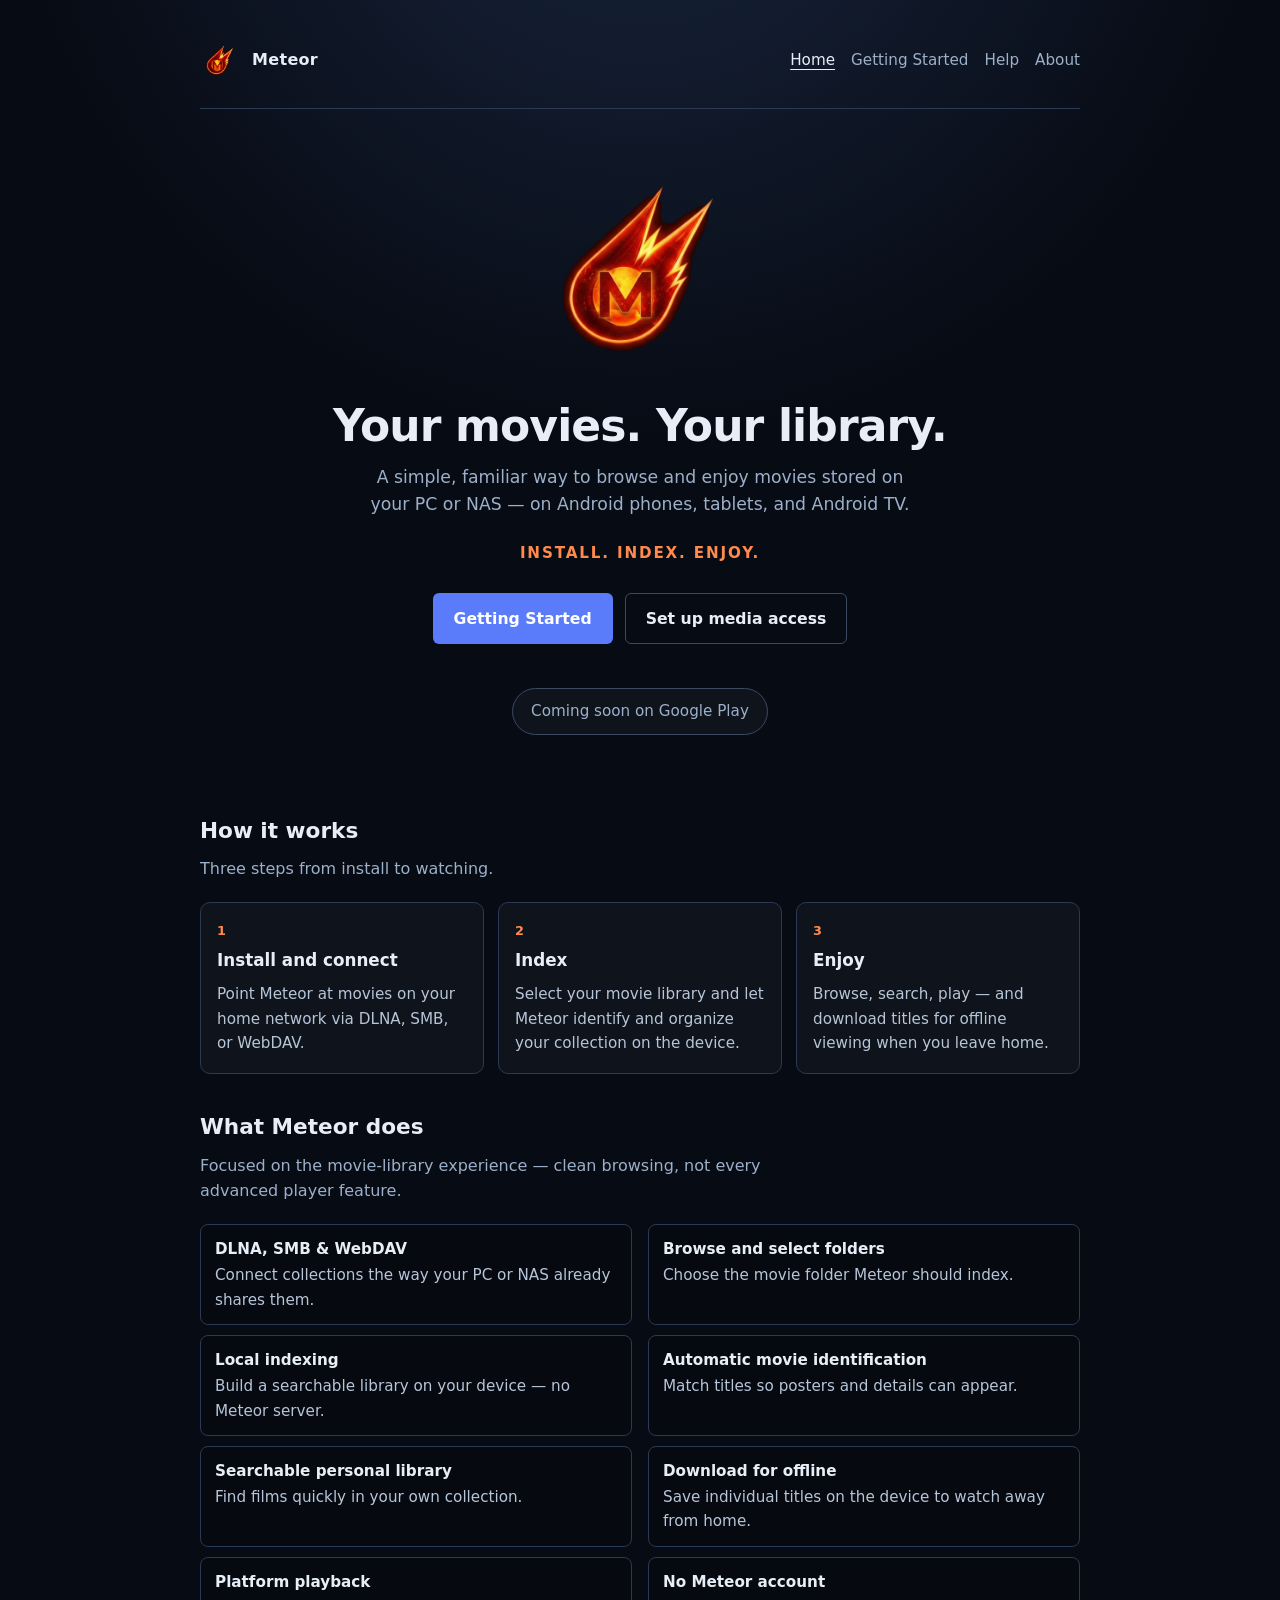
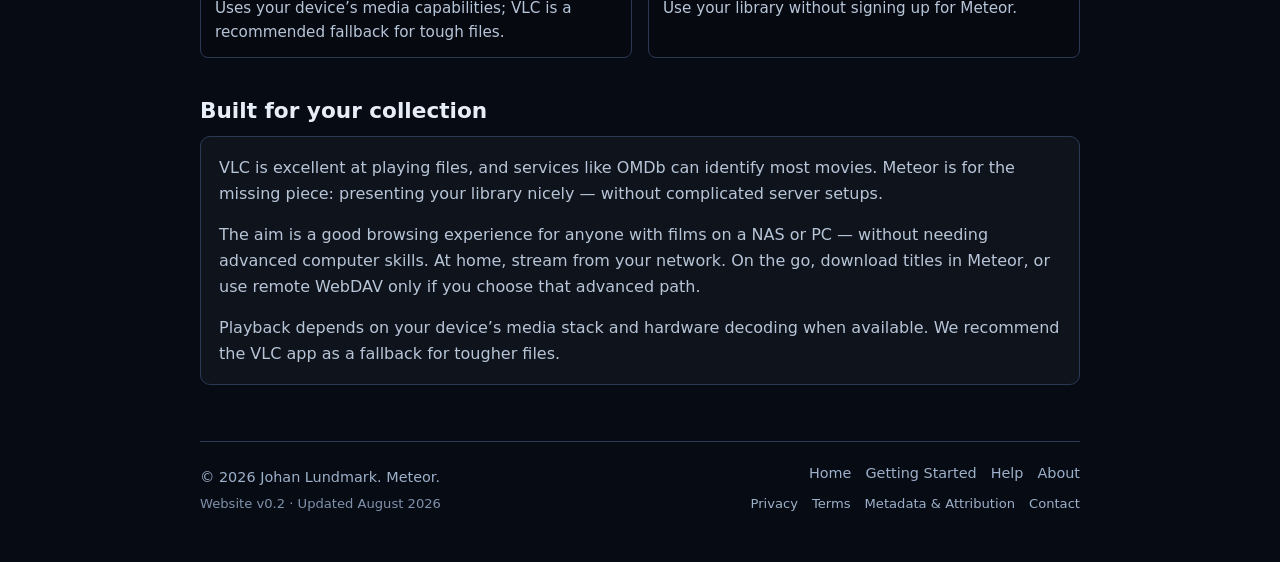
==== index.html @ 2cf50e15 "Remove duplicate How-to from primary nav and footer. Howto pages stay reachable via Getting Started " ====
<!DOCTYPE html>
<html lang="en">
<head>
  <meta charset="UTF-8">
  <meta name="viewport" content="width=device-width, initial-scale=1.0">
  <meta name="robots" content="noindex, nofollow">
  <title>Meteor — Your movies. Your library.</title>
  <meta name="description" content="Meteor is a simple way to browse and enjoy movies on your PC or NAS. Connect via DLNA, SMB, or WebDAV, index on your device, and play on Android phones, tablets, and Android TV.">
  <link rel="canonical" href="https://meteor.jlundmark.org/">
  <meta property="og:type" content="website">
  <meta property="og:site_name" content="Meteor">
  <meta property="og:url" content="https://meteor.jlundmark.org/">
  <meta property="og:title" content="Meteor">
  <meta property="og:description" content="Your movies. Your library.">
  <meta property="og:image" content="https://meteor.jlundmark.org/assets/og-share.png">
  <meta property="og:image:alt" content="Meteor — Your movies. Your library.">
  <meta name="twitter:card" content="summary_large_image">
  <meta name="twitter:title" content="Meteor">
  <meta name="twitter:description" content="Your movies. Your library.">
  <meta name="twitter:image" content="https://meteor.jlundmark.org/assets/og-share.png">
  <link rel="icon" href="/favicon.ico" sizes="any">
  <link rel="icon" href="/favicon.svg" type="image/svg+xml">
  <link rel="apple-touch-icon" href="/apple-touch-icon.png">
  <link rel="stylesheet" href="/assets/site.css">
</head>
<body>
  <div class="wrap">
    <header class="site-header">
      <a class="brand" href="/">
        <img class="brand-mark" src="/assets/logo.png" alt="" width="40" height="40">
        <span class="brand-name">Meteor</span>
      </a>
      <nav class="site-nav" aria-label="Site">
        <a href="/" aria-current="page">Home</a>
        <a href="/getting-started/">Getting Started</a>
        <a href="/help/">Help</a>
        <a href="/about/">About</a>
      </nav>
    </header>

    <main>
      <section class="hero" aria-labelledby="hero-title">
        <img class="hero-logo" src="/assets/logo.png" alt="Meteor" width="220" height="220">
        <h1 id="hero-title">Your movies. Your library.</h1>
        <p class="lede">
          A simple, familiar way to browse and enjoy movies stored on your PC or NAS —
          on Android phones, tablets, and Android TV.
        </p>
        <p class="tagline">Install. Index. Enjoy.</p>
        <div class="cta-row">
          <a class="btn btn-primary" href="/getting-started/">Getting Started</a>
          <a class="btn btn-secondary" href="/howto/">Set up media access</a>
        </div>
        <div class="play-badge-slot">
          <!-- Google Play badge — replace when listing is live (see assets/site.config.js) -->
          <p class="coming-soon">Coming soon on Google Play</p>
        </div>
      </section>

      <section class="section" id="how-it-works" aria-labelledby="how-title">
        <h2 id="how-title">How it works</h2>
        <p class="intro">Three steps from install to watching.</p>
        <ol class="steps">
          <li class="step">
            <span class="n">1</span>
            <h3>Install and connect</h3>
            <p>Point Meteor at movies on your home network via DLNA, SMB, or WebDAV.</p>
          </li>
          <li class="step">
            <span class="n">2</span>
            <h3>Index</h3>
            <p>Select your movie library and let Meteor identify and organize your collection on the device.</p>
          </li>
          <li class="step">
            <span class="n">3</span>
            <h3>Enjoy</h3>
            <p>Browse, search, play — and download titles for offline viewing when you leave home.</p>
          </li>
        </ol>
      </section>

      <section class="section" aria-labelledby="features-title">
        <h2 id="features-title">What Meteor does</h2>
        <p class="intro">Focused on the movie-library experience — clean browsing, not every advanced player feature.</p>
        <ul class="feature-grid">
          <li><strong>DLNA, SMB &amp; WebDAV</strong> Connect collections the way your PC or NAS already shares them.</li>
          <li><strong>Browse and select folders</strong> Choose the movie folder Meteor should index.</li>
          <li><strong>Local indexing</strong> Build a searchable library on your device — no Meteor server.</li>
          <li><strong>Automatic movie identification</strong> Match titles so posters and details can appear.</li>
          <li><strong>Searchable personal library</strong> Find films quickly in your own collection.</li>
          <li><strong>Download for offline</strong> Save individual titles on the device to watch away from home.</li>
          <li><strong>Platform playback</strong> Uses your device’s media capabilities; VLC is a recommended fallback for tough files.</li>
          <li><strong>No Meteor account</strong> Use your library without signing up for Meteor.</li>
        </ul>
      </section>

      <section class="section" aria-labelledby="product-title">
        <h2 id="product-title">Built for your collection</h2>
        <div class="panel">
          <p>
            VLC is excellent at playing files, and services like OMDb can identify most
            movies. Meteor is for the missing piece: presenting your library nicely —
            without complicated server setups.
          </p>
          <p>
            The aim is a good browsing experience for anyone with films on a NAS or PC —
            without needing advanced computer skills. At home, stream from your network.
            On the go, download titles in Meteor, or use remote WebDAV only if you choose
            that advanced path.
          </p>
          <p>
            Playback depends on your device’s media stack and hardware decoding when available.
            We recommend the VLC app as a fallback for tougher files.
          </p>
        </div>
      </section>
    </main>

    <footer class="site-footer">
      <div class="footer-brand">
        <span>&copy; 2026 Johan Lundmark. Meteor.</span>
        <span class="site-version">Website v0.2 · Updated August 2026</span>
      </div>
      <div class="footer-navs">
        <nav class="footer-nav-primary" aria-label="Footer">
          <a href="/">Home</a>
          <a href="/getting-started/">Getting Started</a>
          <a href="/help/">Help</a>
          <a href="/about/">About</a>
        </nav>
        <nav class="footer-nav-legal" aria-label="Legal">
          <a href="/privacy/">Privacy</a>
          <a href="/terms/">Terms</a>
          <a href="/metadata/">Metadata &amp; Attribution</a>
          <a href="/contact/">Contact</a>
        </nav>
      </div>
    </footer>
  </div>
</body>
</html>
---- assets/site.css ----
:root {
  color-scheme: dark;

  --bg: #070b14;
  --bg-elevated: #121a2b;
  --panel: #1a2740;
  --text: #e8eef7;
  --muted: #9db0c9;
  --body: #b7c5d8;
  --accent: #5b7cfa;
  --accent-dim: #3d5bd4;
  --ember: #ff8a4c;
  --border: #3a4a63;
  --border-soft: #2a3a55;
  --warn-bg: rgba(255, 179, 71, 0.1);
  --warn-border: #ffb347;
}

* {
  box-sizing: border-box;
}

html {
  scroll-behavior: smooth;
}

body {
  margin: 0;
  min-height: 100vh;
  font-family: system-ui, -apple-system, "Segoe UI", Roboto, Ubuntu, Cantarell, "Noto Sans", sans-serif;
  background: radial-gradient(ellipse 90% 55% at 50% -10%, #1a2740 0%, var(--bg) 55%);
  color: var(--text);
  line-height: 1.6;
}

a {
  color: var(--accent);
  text-decoration: none;
}

a:hover,
a:focus-visible {
  text-decoration: underline;
}

a:focus-visible {
  outline: 2px solid var(--accent);
  outline-offset: 2px;
}

.wrap {
  max-width: 920px;
  margin: 0 auto;
  padding: 24px 20px 48px;
}

.site-header {
  display: flex;
  justify-content: space-between;
  align-items: center;
  gap: 16px;
  padding: 16px 0 28px;
  border-bottom: 1px solid var(--border-soft);
}

.brand {
  display: flex;
  align-items: center;
  gap: 12px;
  color: var(--text);
  text-decoration: none;
}

.brand:hover {
  text-decoration: none;
}

.brand-mark {
  width: 40px;
  height: 40px;
  object-fit: contain;
}

.brand-name {
  font-weight: 700;
  letter-spacing: 0.02em;
}

.site-nav {
  display: flex;
  flex-wrap: wrap;
  gap: 16px;
  font-size: 0.95rem;
}

.site-nav a {
  color: var(--muted);
}

.site-nav a:hover,
.site-nav a[aria-current="page"] {
  color: var(--text);
}

.site-nav a[aria-current="page"] {
  text-decoration: underline;
  text-underline-offset: 4px;
}

/* —— Home / hero —— */

.hero {
  display: flex;
  flex-direction: column;
  align-items: center;
  text-align: center;
  padding: 48px 12px 36px;
}

.hero-logo {
  width: min(220px, 56vw);
  height: auto;
  margin-bottom: 24px;
}

.hero-logo--sm {
  width: min(160px, 40vw);
}

.hero h1 {
  margin: 0 0 12px;
  font-size: clamp(1.85rem, 4.5vw, 2.75rem);
  font-weight: 700;
  letter-spacing: -0.02em;
  line-height: 1.15;
}

.hero .lede {
  margin: 0;
  max-width: 560px;
  color: var(--muted);
  font-size: 1.08rem;
}

.tagline {
  margin: 22px 0 0;
  font-size: 0.95rem;
  letter-spacing: 0.12em;
  text-transform: uppercase;
  color: var(--ember);
  font-weight: 600;
}

.cta-row {
  display: flex;
  flex-wrap: wrap;
  gap: 12px;
  justify-content: center;
  margin-top: 28px;
}

.btn {
  display: inline-flex;
  align-items: center;
  justify-content: center;
  gap: 8px;
  padding: 12px 20px;
  border-radius: 6px;
  font-weight: 600;
  font-size: 0.98rem;
  text-decoration: none;
  border: 1px solid transparent;
  cursor: pointer;
}

.btn:hover {
  text-decoration: none;
}

.btn-primary {
  background: var(--accent);
  color: #fff;
}

.btn-primary:hover {
  background: var(--accent-dim);
}

.btn-secondary {
  background: transparent;
  color: var(--text);
  border-color: var(--border);
}

.btn-secondary:hover {
  border-color: var(--muted);
  background: rgba(255, 255, 255, 0.03);
}

.coming-soon {
  margin-top: 20px;
  padding: 10px 18px;
  border: 1px solid var(--border);
  border-radius: 999px;
  color: var(--muted);
  font-size: 0.95rem;
  background: rgba(255, 255, 255, 0.03);
}

.play-badge-slot {
  margin-top: 24px;
  min-height: 48px;
  display: flex;
  align-items: center;
  justify-content: center;
}

.section {
  padding: 28px 0 8px;
}

.section h2 {
  margin: 0 0 8px;
  font-size: 1.35rem;
}

.section > .intro {
  margin: 0 0 20px;
  color: var(--muted);
  max-width: 640px;
}

.steps {
  display: grid;
  grid-template-columns: repeat(3, 1fr);
  gap: 14px;
  margin: 0;
  padding: 0;
  list-style: none;
}

.step {
  padding: 18px 16px;
  border: 1px solid var(--border-soft);
  border-radius: 10px;
  background: rgba(255, 255, 255, 0.03);
}

.step .n {
  display: block;
  font-size: 0.8rem;
  letter-spacing: 0.08em;
  text-transform: uppercase;
  color: var(--ember);
  font-weight: 600;
  margin-bottom: 6px;
}

.step h3 {
  margin: 0 0 8px;
  font-size: 1.05rem;
}

.step p {
  margin: 0;
  color: var(--body);
  font-size: 0.95rem;
}

.feature-grid {
  display: grid;
  grid-template-columns: repeat(2, 1fr);
  gap: 10px 16px;
  margin: 0;
  padding: 0;
  list-style: none;
}

.feature-grid li {
  padding: 12px 14px;
  border: 1px solid var(--border-soft);
  border-radius: 8px;
  background: rgba(0, 0, 0, 0.2);
  color: var(--body);
  font-size: 0.95rem;
}

.feature-grid li strong {
  display: block;
  color: var(--text);
  margin-bottom: 2px;
}

.panel {
  padding: 18px;
  border: 1px solid var(--border-soft);
  border-radius: 10px;
  background: rgba(255, 255, 255, 0.03);
  color: var(--body);
}

.panel p:first-child {
  margin-top: 0;
}

.panel p:last-child {
  margin-bottom: 0;
}

.screenshot-slot {
  margin: 18px 0 8px;
  padding: 28px 16px;
  border: 1px dashed var(--border);
  border-radius: 14px;
  background: rgba(0, 0, 0, 0.25);
  text-align: center;
  color: var(--muted);
  font-size: 0.9rem;
}

.screenshot-slot--logo {
  margin-top: 0;
  padding: 16px;
}

.screenshot-slot strong {
  display: block;
  color: var(--text);
  margin-bottom: 4px;
}

/* —— Doc pages —— */

.doc {
  padding: 8px 0 24px;
}

.doc h1 {
  margin: 0 0 8px;
  font-size: clamp(1.8rem, 4vw, 2.4rem);
}

.doc .updated {
  color: var(--muted);
  font-size: 0.9rem;
  margin-bottom: 28px;
}

.doc h2 {
  margin: 28px 0 10px;
  font-size: 1.15rem;
}

.doc h3 {
  margin: 20px 0 8px;
  font-size: 1.02rem;
}

.doc p,
.doc li {
  color: var(--body);
}

.doc ul,
.doc ol {
  padding-left: 1.2rem;
}

.doc .tagline {
  text-align: left;
  margin: 20px 0;
}

.doc-closing {
  margin-top: 28px;
}

.doc code {
  font-size: 0.92em;
  padding: 0.1em 0.35em;
  border-radius: 4px;
  background: rgba(255, 255, 255, 0.06);
}

.toc {
  margin: 0 0 28px;
  padding: 16px 18px;
  border: 1px solid var(--border-soft);
  border-radius: 12px;
  background: rgba(255, 255, 255, 0.03);
}

.toc h2 {
  margin: 0 0 10px;
  font-size: 1rem;
}

.toc ol {
  margin: 0;
  padding-left: 1.2rem;
  color: var(--body);
}

.toc li {
  margin: 4px 0;
}

.note {
  margin: 16px 0;
  padding: 12px 14px;
  border-left: 3px solid var(--accent);
  background: rgba(91, 124, 250, 0.08);
  color: var(--body);
  border-radius: 0 8px 8px 0;
}

.draft-banner {
  margin: 0 0 24px;
  padding: 12px 14px;
  border: 1px solid var(--warn-border);
  border-left-width: 4px;
  background: var(--warn-bg);
  color: var(--text);
  border-radius: 0 8px 8px 0;
  font-size: 0.95rem;
}

.draft-banner strong {
  color: var(--warn-border);
}

.todo {
  margin: 12px 0;
  padding: 10px 12px;
  border: 1px dashed var(--warn-border);
  border-radius: 8px;
  background: var(--warn-bg);
  color: var(--body);
  font-size: 0.92rem;
}

.todo::before {
  content: "TODO — ";
  font-weight: 700;
  color: var(--warn-border);
}

.callout {
  margin: 20px 0;
  padding: 16px 18px;
  border: 1px solid var(--border);
  border-radius: 10px;
  background: var(--panel);
}

.callout h2,
.callout h3 {
  margin-top: 0;
}

.faq details {
  margin: 0 0 10px;
  padding: 12px 14px;
  border: 1px solid var(--border-soft);
  border-radius: 8px;
  background: rgba(255, 255, 255, 0.02);
}

.faq summary {
  cursor: pointer;
  font-weight: 600;
  color: var(--text);
  list-style: none;
}

.faq summary::-webkit-details-marker {
  display: none;
}

.faq summary::before {
  content: "+ ";
  color: var(--accent);
  font-weight: 700;
}

.faq details[open] summary::before {
  content: "− ";
}

.faq details p {
  margin: 10px 0 0;
  color: var(--body);
}

.faq details ul {
  margin: 8px 0 0;
}

.provider-card {
  margin: 14px 0;
  padding: 16px;
  border: 1px solid var(--border-soft);
  border-radius: 10px;
  background: rgba(0, 0, 0, 0.2);
}

.provider-card h3 {
  margin: 0 0 8px;
}

.provider-card[data-enabled="false"] {
  opacity: 0.55;
}

.provider-card .status {
  display: inline-block;
  font-size: 0.78rem;
  letter-spacing: 0.06em;
  text-transform: uppercase;
  padding: 2px 8px;
  border-radius: 4px;
  border: 1px solid var(--border);
  color: var(--muted);
  margin-bottom: 8px;
}

.provider-card[data-enabled="true"] .status {
  border-color: var(--accent);
  color: var(--accent);
}

.contact-list {
  list-style: none;
  margin: 0;
  padding: 0;
}

.contact-list li {
  margin: 0 0 14px;
  padding: 14px 16px;
  border: 1px solid var(--border-soft);
  border-radius: 8px;
  background: rgba(255, 255, 255, 0.03);
}

.contact-list strong {
  display: block;
  color: var(--text);
  margin-bottom: 4px;
}

.site-footer {
  margin-top: 48px;
  padding-top: 20px;
  border-top: 1px solid var(--border-soft);
  color: var(--muted);
  font-size: 0.9rem;
  display: flex;
  flex-wrap: wrap;
  gap: 16px 24px;
  justify-content: space-between;
  align-items: flex-end;
}

.footer-brand {
  display: flex;
  flex-direction: column;
  gap: 4px;
}

.site-version {
  font-size: 0.82rem;
  color: #7f92ab;
}

.footer-navs {
  display: flex;
  flex-direction: column;
  align-items: flex-end;
  gap: 8px;
}

.site-footer nav {
  display: flex;
  flex-wrap: wrap;
  gap: 8px 14px;
  justify-content: flex-end;
}

.footer-nav-legal {
  font-size: 0.82rem;
}

.footer-nav-legal a {
  color: #7f92ab;
}

.site-footer a {
  color: var(--muted);
}

.site-footer a:hover {
  color: var(--text);
}

.why-meteor {
  margin: 8px 0 28px;
  padding: 18px 18px 16px;
  border: 1px solid var(--border-soft);
  border-radius: 10px;
  background: linear-gradient(135deg, rgba(91, 124, 250, 0.08), rgba(255, 138, 76, 0.06));
}

.why-meteor h2 {
  margin: 0 0 10px;
  font-size: 1.15rem;
}

.why-meteor p {
  margin: 0 0 10px;
  color: var(--body);
}

.why-meteor p:last-child {
  margin-bottom: 0;
}

/* —— How-to / comparison —— */

.table-wrap {
  margin: 16px 0 20px;
  overflow-x: auto;
  border: 1px solid var(--border-soft);
  border-radius: 10px;
  background: rgba(0, 0, 0, 0.2);
}

.compare-table {
  width: 100%;
  border-collapse: collapse;
  font-size: 0.92rem;
  min-width: 560px;
}

.compare-table th,
.compare-table td {
  padding: 10px 12px;
  text-align: left;
  vertical-align: top;
  border-bottom: 1px solid var(--border-soft);
  color: var(--body);
}

.compare-table th {
  color: var(--text);
  font-weight: 600;
  background: rgba(255, 255, 255, 0.04);
}

.compare-table th:first-child,
.compare-table td:first-child {
  color: var(--muted);
  font-weight: 600;
  white-space: nowrap;
  width: 22%;
}

.compare-table tr:last-child th,
.compare-table tr:last-child td {
  border-bottom: none;
}

.compare-table tbody th {
  background: transparent;
}

.protocol-cards {
  display: grid;
  grid-template-columns: repeat(3, 1fr);
  gap: 12px;
  margin: 16px 0 8px;
  padding: 0;
  list-style: none;
}

.protocol-cards a {
  display: block;
  height: 100%;
  padding: 16px;
  border: 1px solid var(--border-soft);
  border-radius: 10px;
  background: rgba(255, 255, 255, 0.03);
  color: var(--body);
  text-decoration: none;
}

.protocol-cards a:hover,
.protocol-cards a:focus-visible {
  border-color: var(--accent);
  background: rgba(91, 124, 250, 0.08);
  text-decoration: none;
}

.protocol-cards strong {
  display: block;
  color: var(--text);
  margin-bottom: 6px;
  font-size: 1.02rem;
}

.protocol-cards span {
  display: block;
  font-size: 0.92rem;
  color: var(--muted);
}

.doc-nav-links {
  display: flex;
  flex-wrap: wrap;
  gap: 10px 16px;
  margin: 18px 0 8px;
  font-size: 0.95rem;
}

.vendor-block {
  margin: 14px 0;
}

.vendor-block summary {
  cursor: pointer;
  font-weight: 600;
  color: var(--text);
  padding: 10px 12px;
  border: 1px solid var(--border-soft);
  border-radius: 8px;
  background: rgba(255, 255, 255, 0.03);
  list-style: none;
}

.vendor-block summary::-webkit-details-marker {
  display: none;
}

.vendor-block summary::before {
  content: "+ ";
  color: var(--accent);
  font-weight: 700;
}

.vendor-block[open] summary::before {
  content: "− ";
}

.vendor-block[open] summary {
  border-radius: 8px 8px 0 0;
  border-bottom-color: transparent;
}

.vendor-block .vendor-body {
  margin: 0;
  padding: 14px 16px 16px;
  border: 1px solid var(--border-soft);
  border-top: none;
  border-radius: 0 0 8px 8px;
  background: rgba(0, 0, 0, 0.15);
}

.vendor-block .vendor-body > :first-child {
  margin-top: 0;
}

.vendor-block .vendor-body > :last-child {
  margin-bottom: 0;
}

@media (max-width: 720px) {
  .steps {
    grid-template-columns: 1fr;
  }

  .feature-grid {
    grid-template-columns: 1fr;
  }

  .protocol-cards {
    grid-template-columns: 1fr;
  }
}

@media (max-width: 640px) {
  .site-header {
    flex-direction: column;
    align-items: flex-start;
  }

  .site-footer {
    flex-direction: column;
    align-items: flex-start;
  }

  .footer-navs {
    align-items: flex-start;
  }

  .site-footer nav {
    justify-content: flex-start;
  }
}
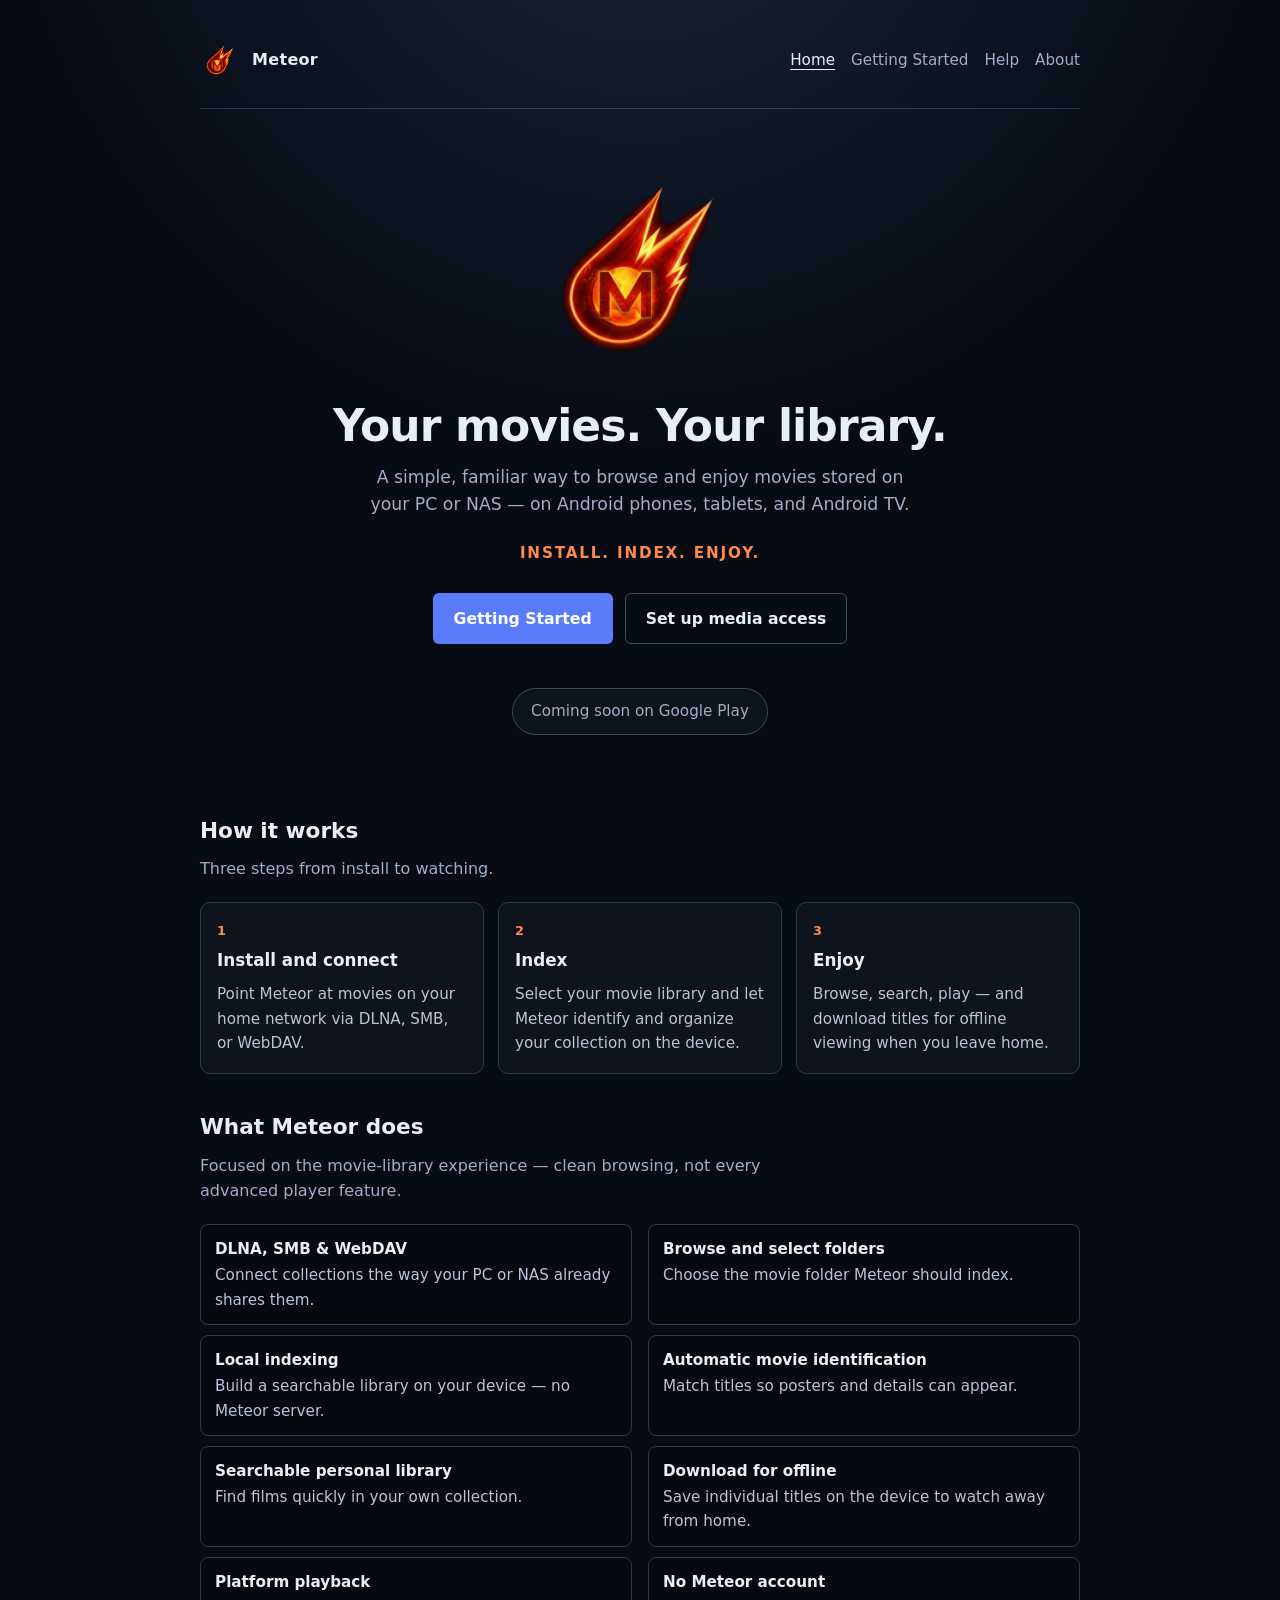
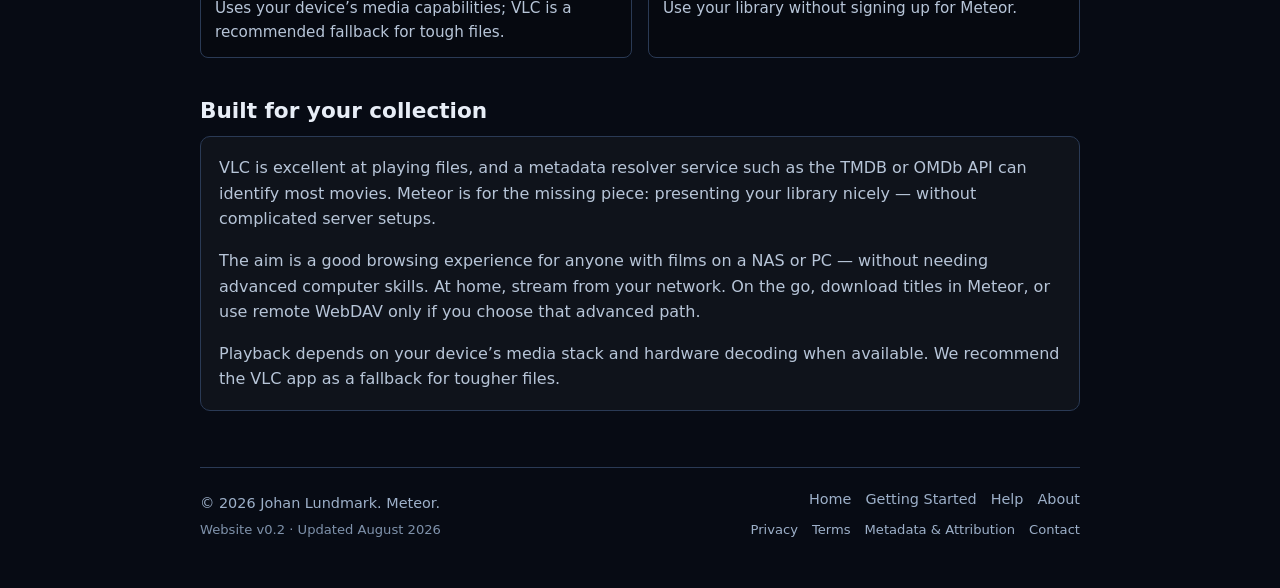
==== commit adc68d72: "Document TMDB or OMDb as allowed metadata resolver services. Keep marketing and legal pages accurate" ====
--- a/index.html
+++ b/index.html
@@ -98,9 +98,9 @@
         <h2 id="product-title">Built for your collection</h2>
         <div class="panel">
           <p>
-            VLC is excellent at playing files, and services like OMDb can identify most
-            movies. Meteor is for the missing piece: presenting your library nicely —
-            without complicated server setups.
+            VLC is excellent at playing files, and a metadata resolver service such as the
+            TMDB or OMDb API can identify most movies. Meteor is for the missing piece:
+            presenting your library nicely — without complicated server setups.
           </p>
           <p>
             The aim is a good browsing experience for anyone with films on a NAS or PC —
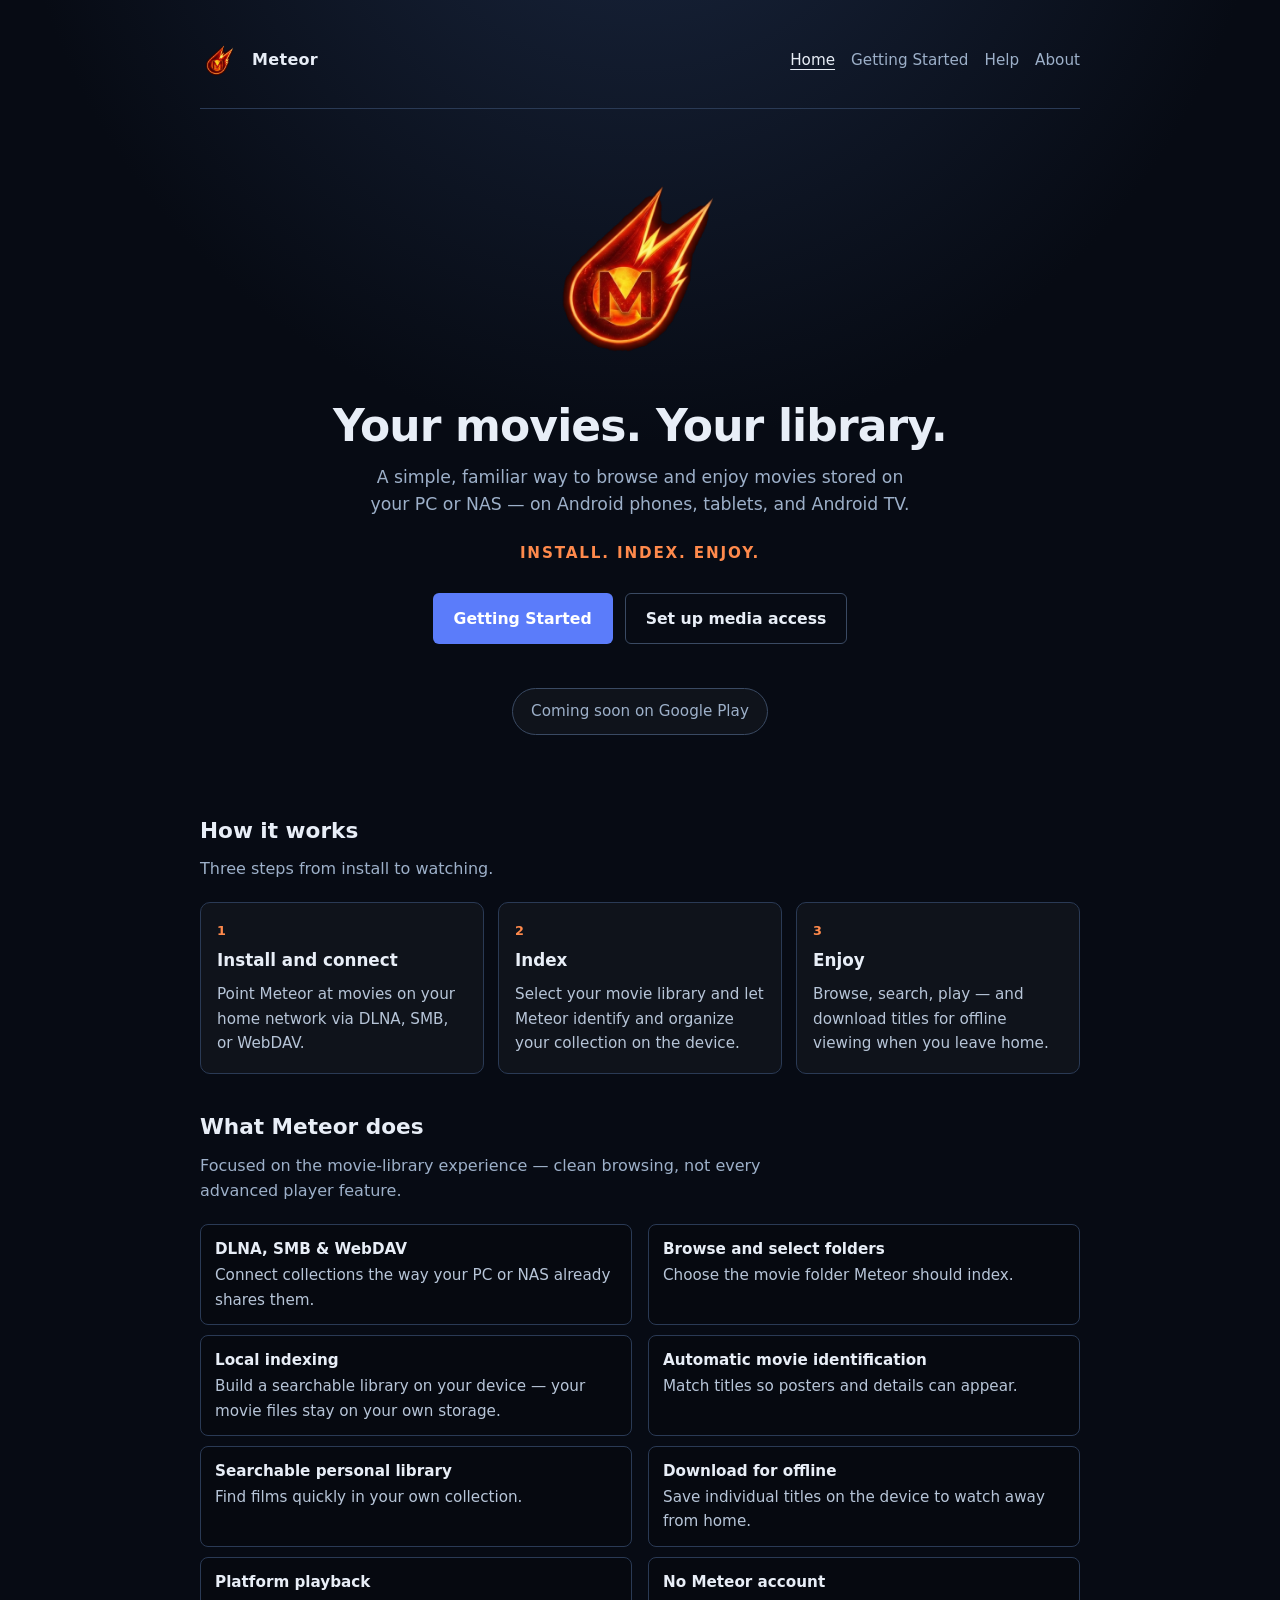
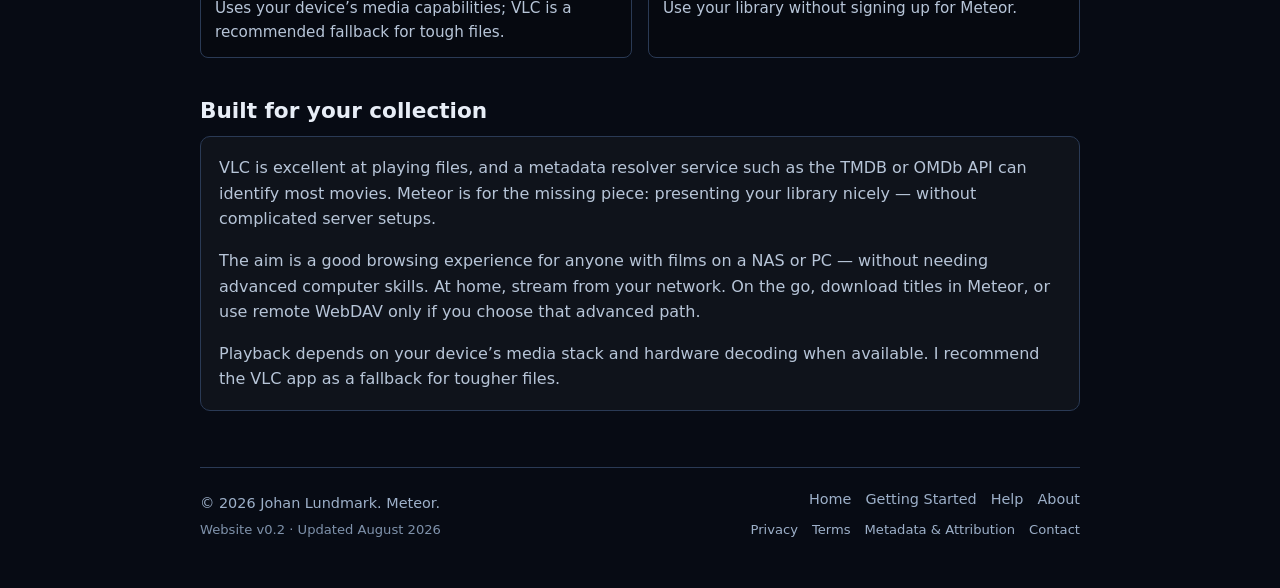
==== commit 49644451: "Clarify film data stays on your storage; free-dev copy polish. Avoid promising Meteor will never run" ====
--- a/index.html
+++ b/index.html
@@ -85,7 +85,7 @@
         <ul class="feature-grid">
           <li><strong>DLNA, SMB &amp; WebDAV</strong> Connect collections the way your PC or NAS already shares them.</li>
           <li><strong>Browse and select folders</strong> Choose the movie folder Meteor should index.</li>
-          <li><strong>Local indexing</strong> Build a searchable library on your device — no Meteor server.</li>
+          <li><strong>Local indexing</strong> Build a searchable library on your device — your movie files stay on your own storage.</li>
           <li><strong>Automatic movie identification</strong> Match titles so posters and details can appear.</li>
           <li><strong>Searchable personal library</strong> Find films quickly in your own collection.</li>
           <li><strong>Download for offline</strong> Save individual titles on the device to watch away from home.</li>
@@ -110,7 +110,7 @@
           </p>
           <p>
             Playback depends on your device’s media stack and hardware decoding when available.
-            We recommend the VLC app as a fallback for tougher files.
+            I recommend the VLC app as a fallback for tougher files.
           </p>
         </div>
       </section>
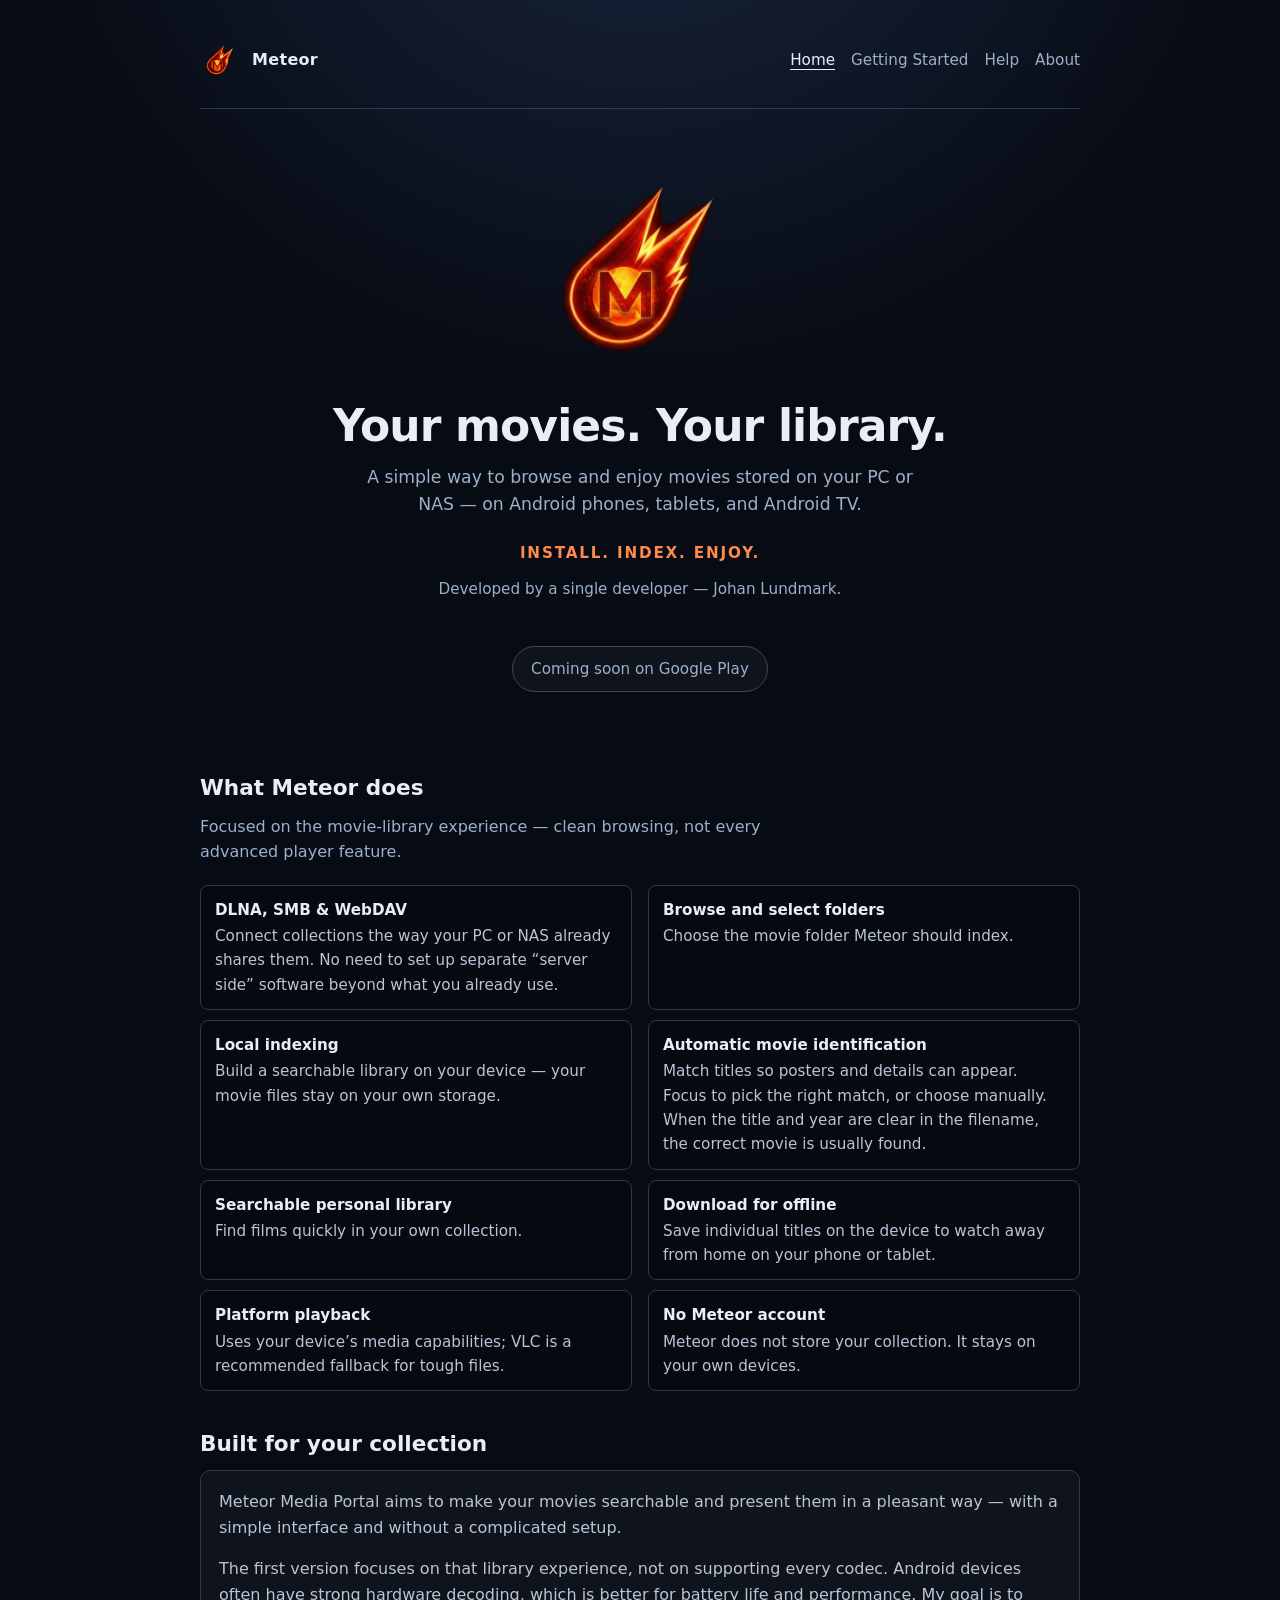
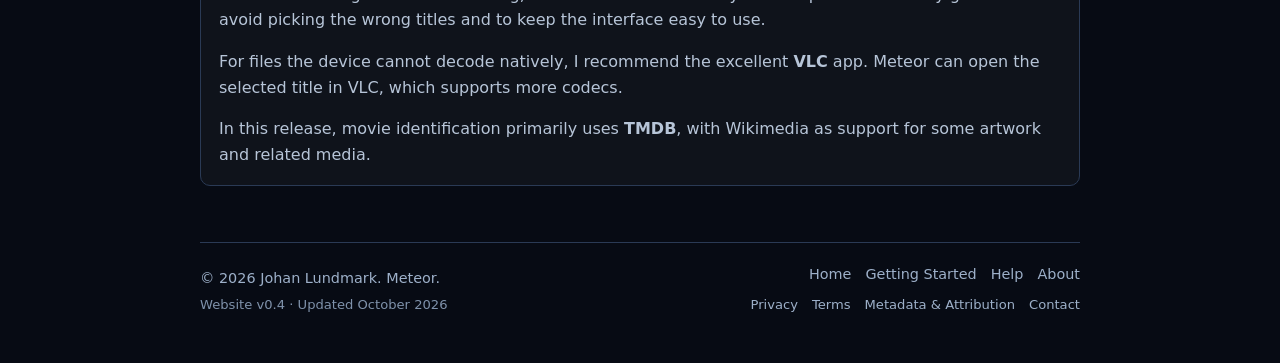
==== commit 80b95e99: "Simplify home: solo developer, drop hero CTAs, rewrite product copy. Features and Built for your col" ====
--- a/index.html
+++ b/index.html
@@ -5,18 +5,18 @@
   <meta name="viewport" content="width=device-width, initial-scale=1.0">
   <meta name="robots" content="noindex, nofollow">
   <title>Meteor — Your movies. Your library.</title>
-  <meta name="description" content="Meteor is a simple way to browse and enjoy movies on your PC or NAS. Connect via DLNA, SMB, or WebDAV, index on your device, and play on Android phones, tablets, and Android TV.">
+  <meta name="description" content="Meteor Media Portal — a solo-developed Android app to index and browse movies on your PC or NAS via DLNA, SMB, or WebDAV. Your files stay on your own storage.">
   <link rel="canonical" href="https://meteor.jlundmark.org/">
   <meta property="og:type" content="website">
   <meta property="og:site_name" content="Meteor">
   <meta property="og:url" content="https://meteor.jlundmark.org/">
   <meta property="og:title" content="Meteor">
-  <meta property="og:description" content="Your movies. Your library.">
+  <meta property="og:description" content="Your movies. Your library. Built by a single developer.">
   <meta property="og:image" content="https://meteor.jlundmark.org/assets/og-share.png">
   <meta property="og:image:alt" content="Meteor — Your movies. Your library.">
   <meta name="twitter:card" content="summary_large_image">
   <meta name="twitter:title" content="Meteor">
-  <meta name="twitter:description" content="Your movies. Your library.">
+  <meta name="twitter:description" content="Your movies. Your library. Built by a single developer.">
   <meta name="twitter:image" content="https://meteor.jlundmark.org/assets/og-share.png">
   <link rel="icon" href="/favicon.ico" sizes="any">
   <link rel="icon" href="/favicon.svg" type="image/svg+xml">
@@ -43,54 +43,31 @@
         <img class="hero-logo" src="/assets/logo.png" alt="Meteor" width="220" height="220">
         <h1 id="hero-title">Your movies. Your library.</h1>
         <p class="lede">
-          A simple, familiar way to browse and enjoy movies stored on your PC or NAS —
+          A simple way to browse and enjoy movies stored on your PC or NAS —
           on Android phones, tablets, and Android TV.
         </p>
         <p class="tagline">Install. Index. Enjoy.</p>
-        <div class="cta-row">
-          <a class="btn btn-primary" href="/getting-started/">Getting Started</a>
-          <a class="btn btn-secondary" href="/howto/">Set up media access</a>
-        </div>
+        <p class="solo-dev">
+          Developed by a single developer — Johan Lundmark.
+        </p>
         <div class="play-badge-slot">
           <!-- Google Play badge — replace when listing is live (see assets/site.config.js) -->
           <p class="coming-soon">Coming soon on Google Play</p>
         </div>
       </section>
 
-      <section class="section" id="how-it-works" aria-labelledby="how-title">
-        <h2 id="how-title">How it works</h2>
-        <p class="intro">Three steps from install to watching.</p>
-        <ol class="steps">
-          <li class="step">
-            <span class="n">1</span>
-            <h3>Install and connect</h3>
-            <p>Point Meteor at movies on your home network via DLNA, SMB, or WebDAV.</p>
-          </li>
-          <li class="step">
-            <span class="n">2</span>
-            <h3>Index</h3>
-            <p>Select your movie library and let Meteor identify and organize your collection on the device.</p>
-          </li>
-          <li class="step">
-            <span class="n">3</span>
-            <h3>Enjoy</h3>
-            <p>Browse, search, play — and download titles for offline viewing when you leave home.</p>
-          </li>
-        </ol>
-      </section>
-
       <section class="section" aria-labelledby="features-title">
         <h2 id="features-title">What Meteor does</h2>
         <p class="intro">Focused on the movie-library experience — clean browsing, not every advanced player feature.</p>
         <ul class="feature-grid">
-          <li><strong>DLNA, SMB &amp; WebDAV</strong> Connect collections the way your PC or NAS already shares them.</li>
+          <li><strong>DLNA, SMB &amp; WebDAV</strong> Connect collections the way your PC or NAS already shares them. No need to set up separate “server side” software beyond what you already use.</li>
           <li><strong>Browse and select folders</strong> Choose the movie folder Meteor should index.</li>
           <li><strong>Local indexing</strong> Build a searchable library on your device — your movie files stay on your own storage.</li>
-          <li><strong>Automatic movie identification</strong> Match titles so posters and details can appear.</li>
+          <li><strong>Automatic movie identification</strong> Match titles so posters and details can appear. Focus to pick the right match, or choose manually. When the title and year are clear in the filename, the correct movie is usually found.</li>
           <li><strong>Searchable personal library</strong> Find films quickly in your own collection.</li>
-          <li><strong>Download for offline</strong> Save individual titles on the device to watch away from home.</li>
+          <li><strong>Download for offline</strong> Save individual titles on the device to watch away from home on your phone or tablet.</li>
           <li><strong>Platform playback</strong> Uses your device’s media capabilities; VLC is a recommended fallback for tough files.</li>
-          <li><strong>No Meteor account</strong> Use your library without signing up for Meteor.</li>
+          <li><strong>No Meteor account</strong> Meteor does not store your collection. It stays on your own devices.</li>
         </ul>
       </section>
 
@@ -98,19 +75,23 @@
         <h2 id="product-title">Built for your collection</h2>
         <div class="panel">
           <p>
-            VLC is excellent at playing files, and a metadata resolver service such as the
-            TMDB or OMDb API can identify most movies. Meteor is for the missing piece:
-            presenting your library nicely — without complicated server setups.
+            Meteor Media Portal aims to make your movies searchable and present them in a
+            pleasant way — with a simple interface and without a complicated setup.
           </p>
           <p>
-            The aim is a good browsing experience for anyone with films on a NAS or PC —
-            without needing advanced computer skills. At home, stream from your network.
-            On the go, download titles in Meteor, or use remote WebDAV only if you choose
-            that advanced path.
+            The first version focuses on that library experience, not on supporting every
+            codec. Android devices often have strong hardware decoding, which is better for
+            battery life and performance. My goal is to avoid picking the wrong titles and
+            to keep the interface easy to use.
           </p>
           <p>
-            Playback depends on your device’s media stack and hardware decoding when available.
-            I recommend the VLC app as a fallback for tougher files.
+            For files the device cannot decode natively, I recommend the excellent
+            <strong>VLC</strong> app. Meteor can open the selected title in VLC, which
+            supports more codecs.
+          </p>
+          <p>
+            In this release, movie identification primarily uses <strong>TMDB</strong>,
+            with Wikimedia as support for some artwork and related media.
           </p>
         </div>
       </section>
@@ -119,7 +100,7 @@
     <footer class="site-footer">
       <div class="footer-brand">
         <span>&copy; 2026 Johan Lundmark. Meteor.</span>
-        <span class="site-version">Website v0.2 · Updated August 2026</span>
+        <span class="site-version">Website v0.4 · Updated October 2026</span>
       </div>
       <div class="footer-navs">
         <nav class="footer-nav-primary" aria-label="Footer">
--- a/assets/site.css
+++ b/assets/site.css
@@ -135,6 +135,13 @@
   line-height: 1.15;
 }
 
+.hero .solo-dev {
+  margin: 0.75rem 0 0;
+  max-width: 36rem;
+  color: var(--muted, #9aa8c0);
+  font-size: 0.95rem;
+}
+
 .hero .lede {
   margin: 0;
   max-width: 560px;
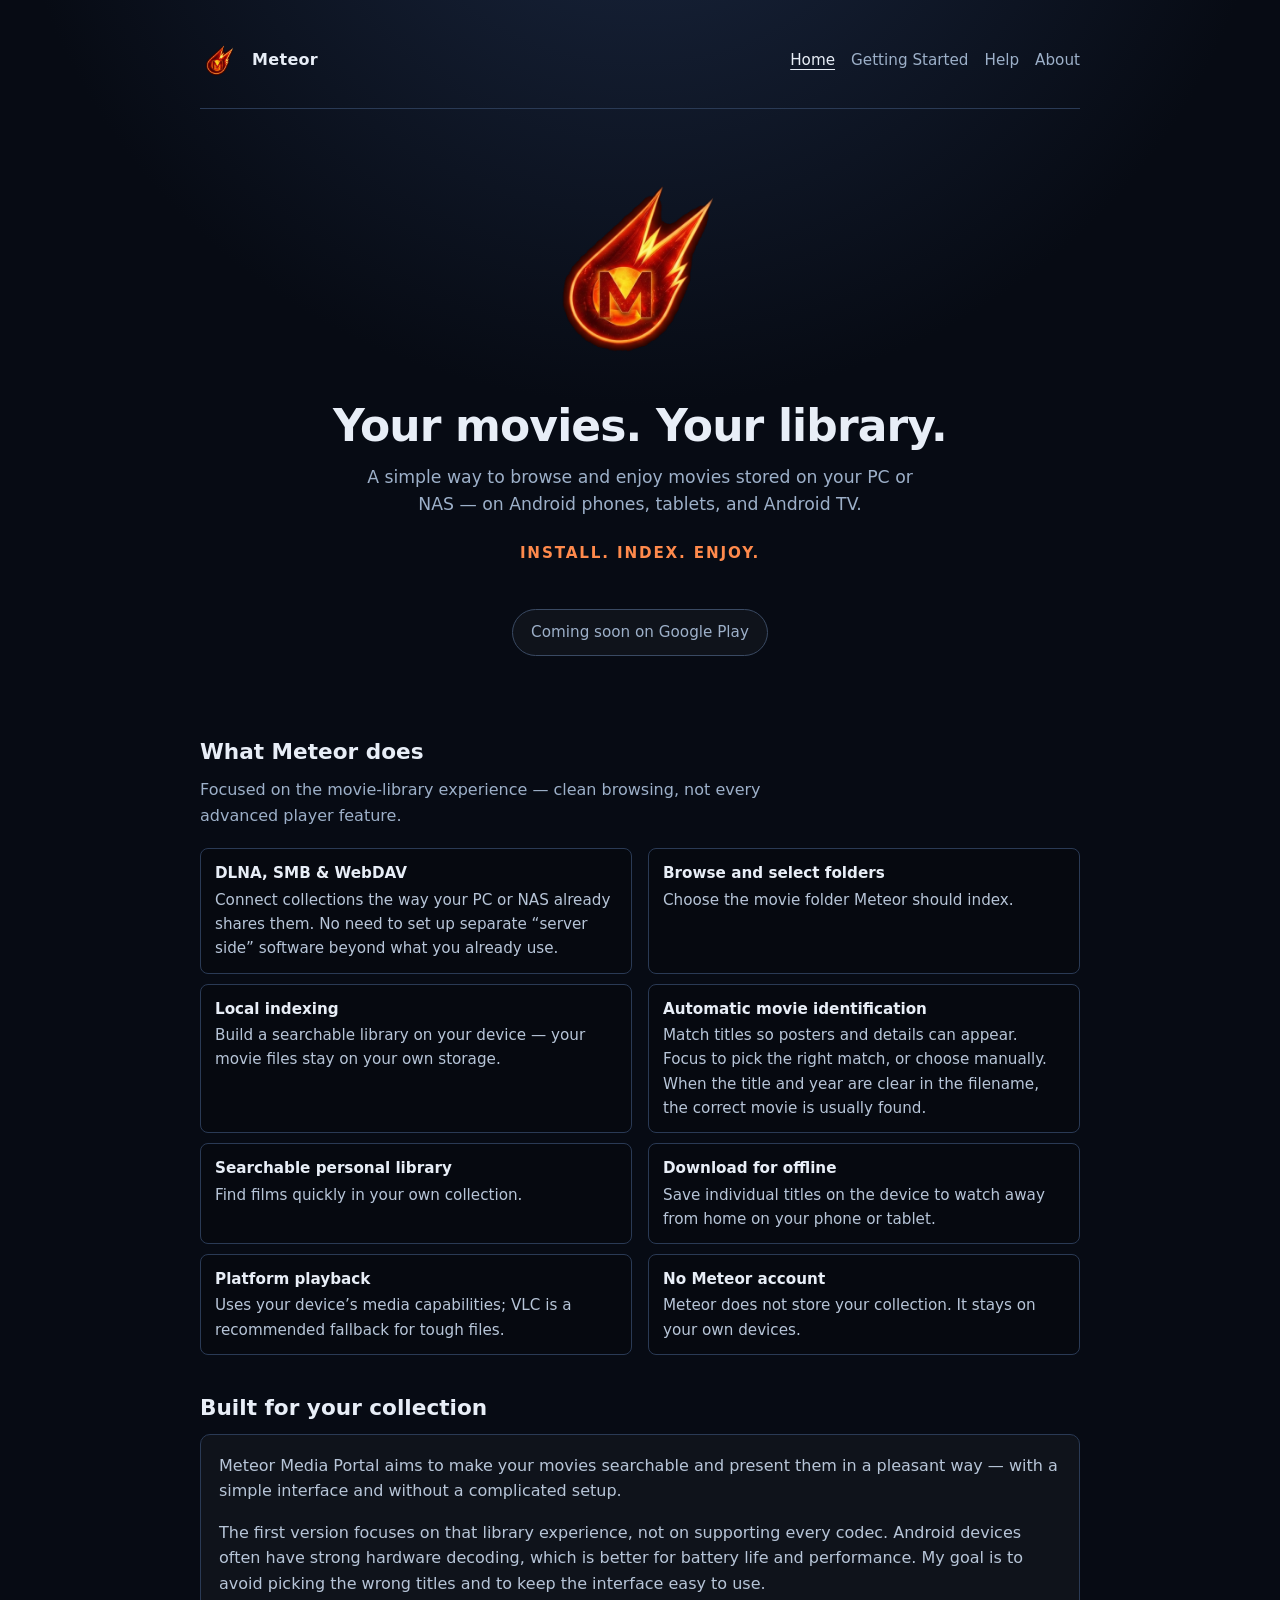
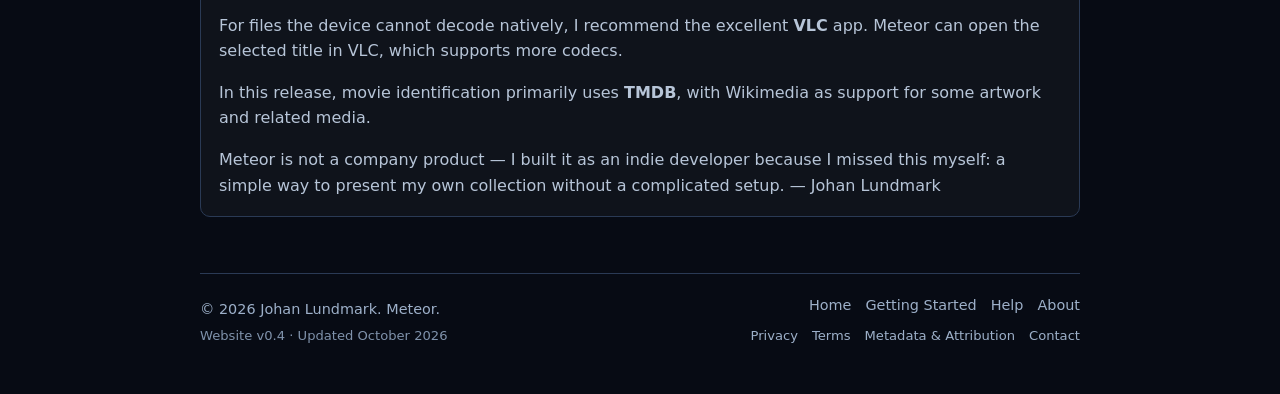
==== commit 987267b7: "Home: move indie-developer note into Built for your collection. Less braggy in the hero; frame as pe" ====
--- a/index.html
+++ b/index.html
@@ -47,9 +47,6 @@
           on Android phones, tablets, and Android TV.
         </p>
         <p class="tagline">Install. Index. Enjoy.</p>
-        <p class="solo-dev">
-          Developed by a single developer — Johan Lundmark.
-        </p>
         <div class="play-badge-slot">
           <!-- Google Play badge — replace when listing is live (see assets/site.config.js) -->
           <p class="coming-soon">Coming soon on Google Play</p>
@@ -93,6 +90,11 @@
             In this release, movie identification primarily uses <strong>TMDB</strong>,
             with Wikimedia as support for some artwork and related media.
           </p>
+          <p>
+            Meteor is not a company product — I built it as an indie developer because I
+            missed this myself: a simple way to present my own collection without a
+            complicated setup. — Johan Lundmark
+          </p>
         </div>
       </section>
     </main>
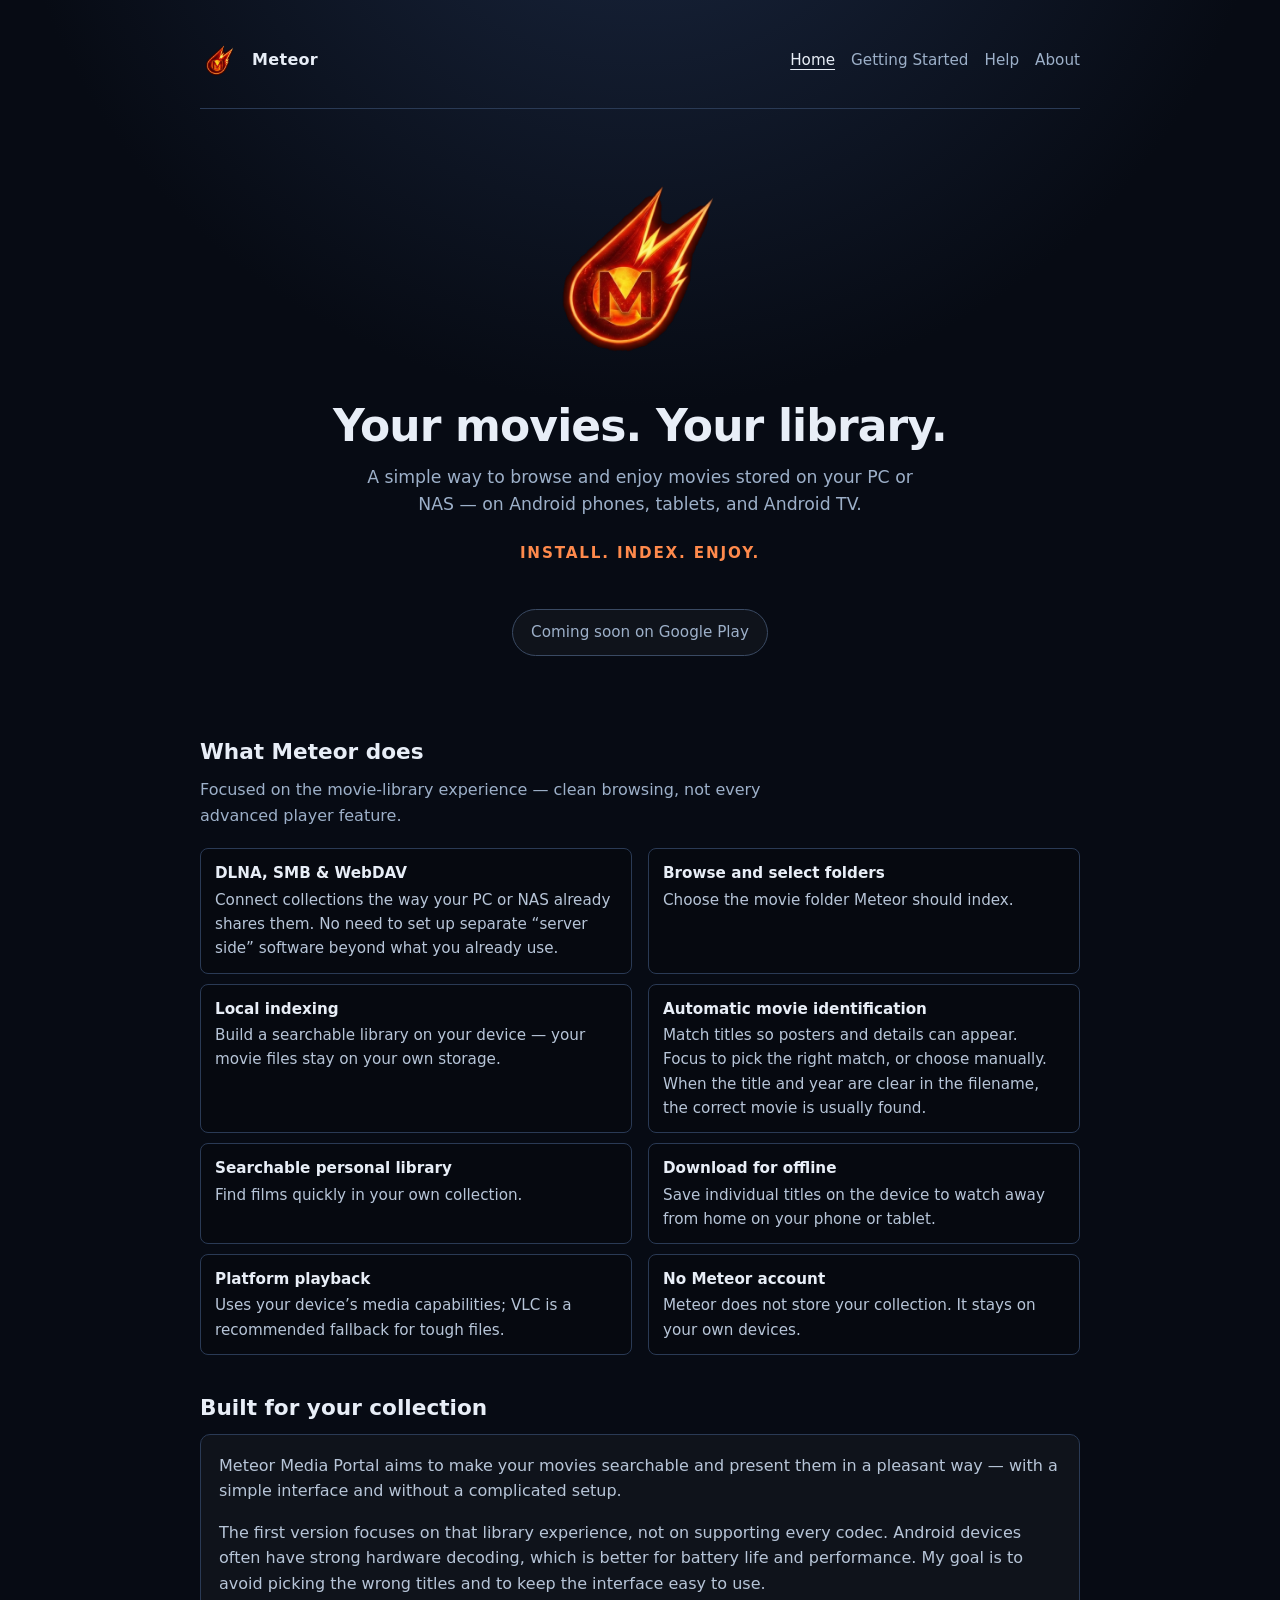
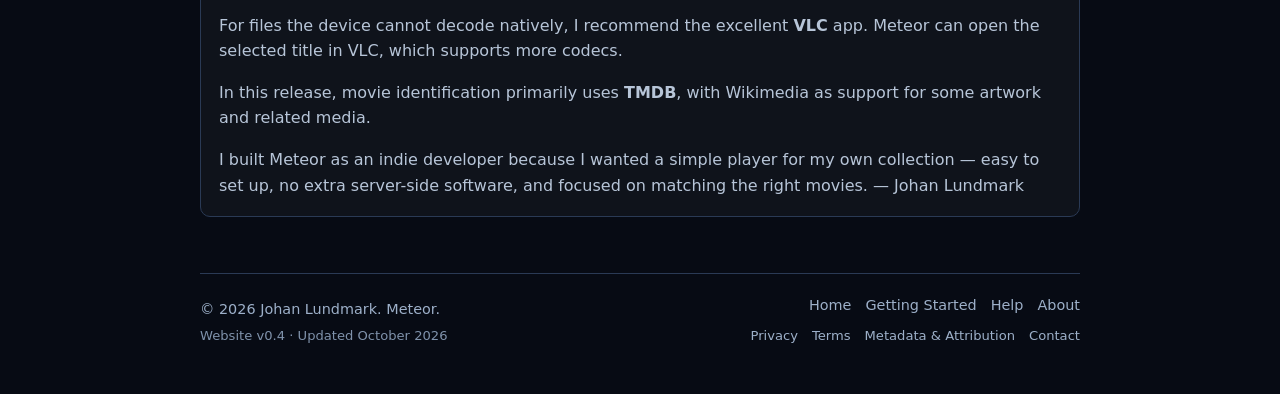
==== commit e01310e3: "Home: soften indie closer — simple setup, right matches. Co-authored-by: Cursor <cursoragent@cursor." ====
--- a/index.html
+++ b/index.html
@@ -91,9 +91,9 @@
             with Wikimedia as support for some artwork and related media.
           </p>
           <p>
-            Meteor is not a company product — I built it as an indie developer because I
-            missed this myself: a simple way to present my own collection without a
-            complicated setup. — Johan Lundmark
+            I built Meteor as an indie developer because I wanted a simple player for my
+            own collection — easy to set up, no extra server-side software, and focused on
+            matching the right movies. — Johan Lundmark
           </p>
         </div>
       </section>
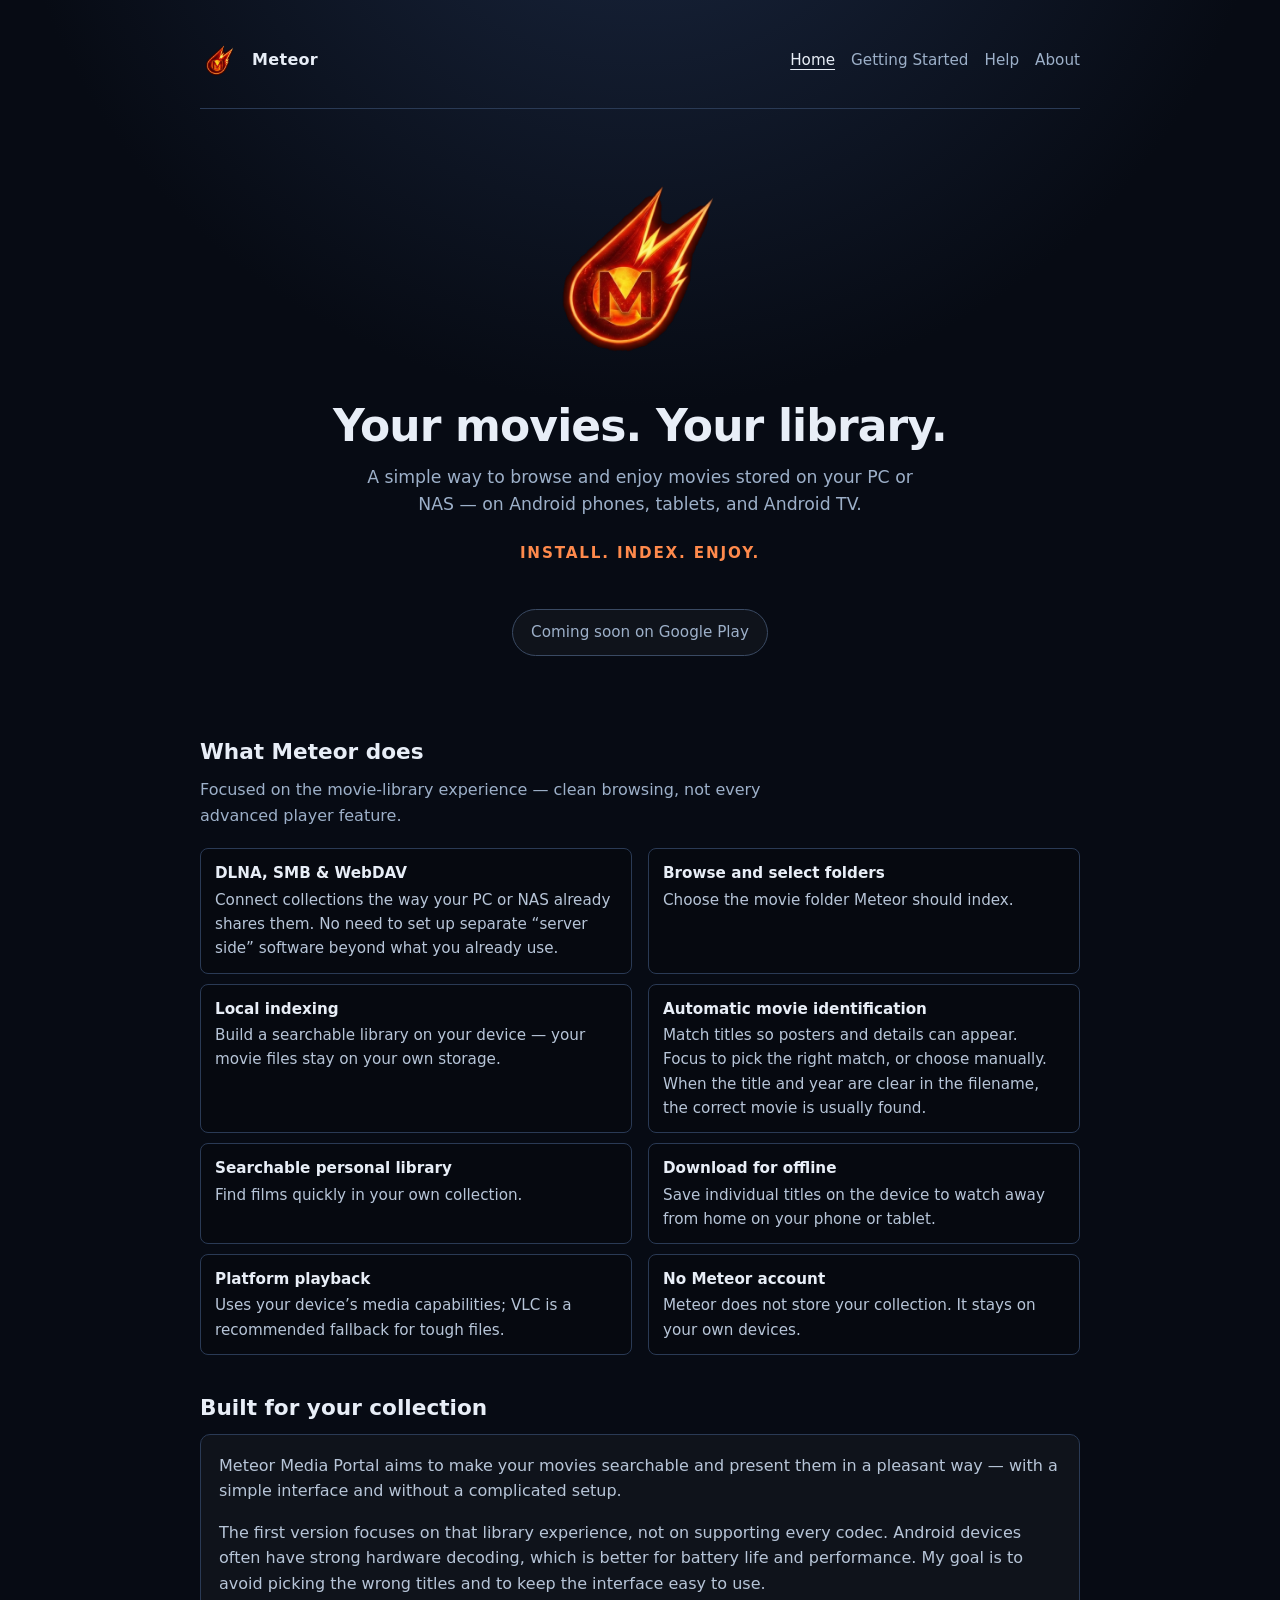
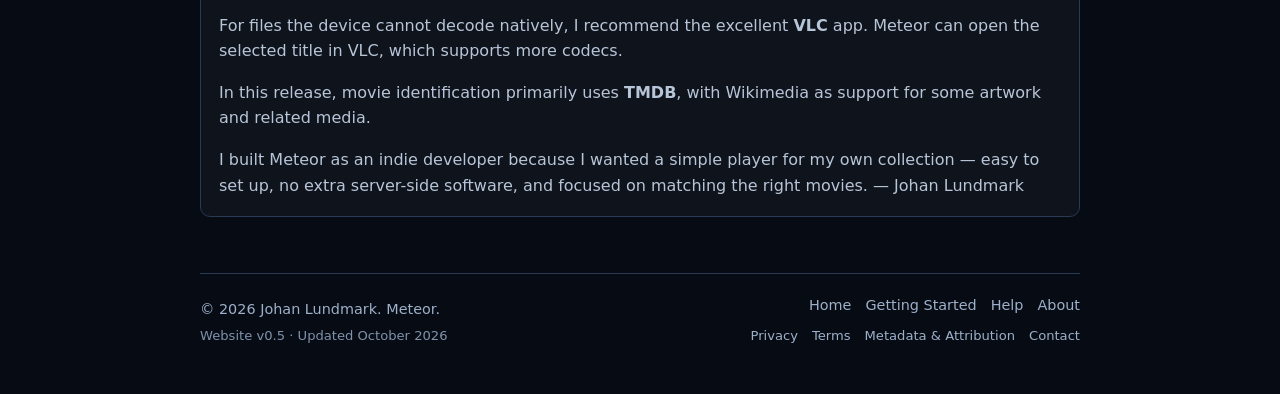
==== commit 5a79a3c5: "Redeploy feedback page: sitemap + bump site to v0.5. Cloudflare Pages was still serving a pre-feedba" ====
--- a/index.html
+++ b/index.html
@@ -102,7 +102,7 @@
     <footer class="site-footer">
       <div class="footer-brand">
         <span>&copy; 2026 Johan Lundmark. Meteor.</span>
-        <span class="site-version">Website v0.4 · Updated October 2026</span>
+        <span class="site-version">Website v0.5 · Updated October 2026</span>
       </div>
       <div class="footer-navs">
         <nav class="footer-nav-primary" aria-label="Footer">
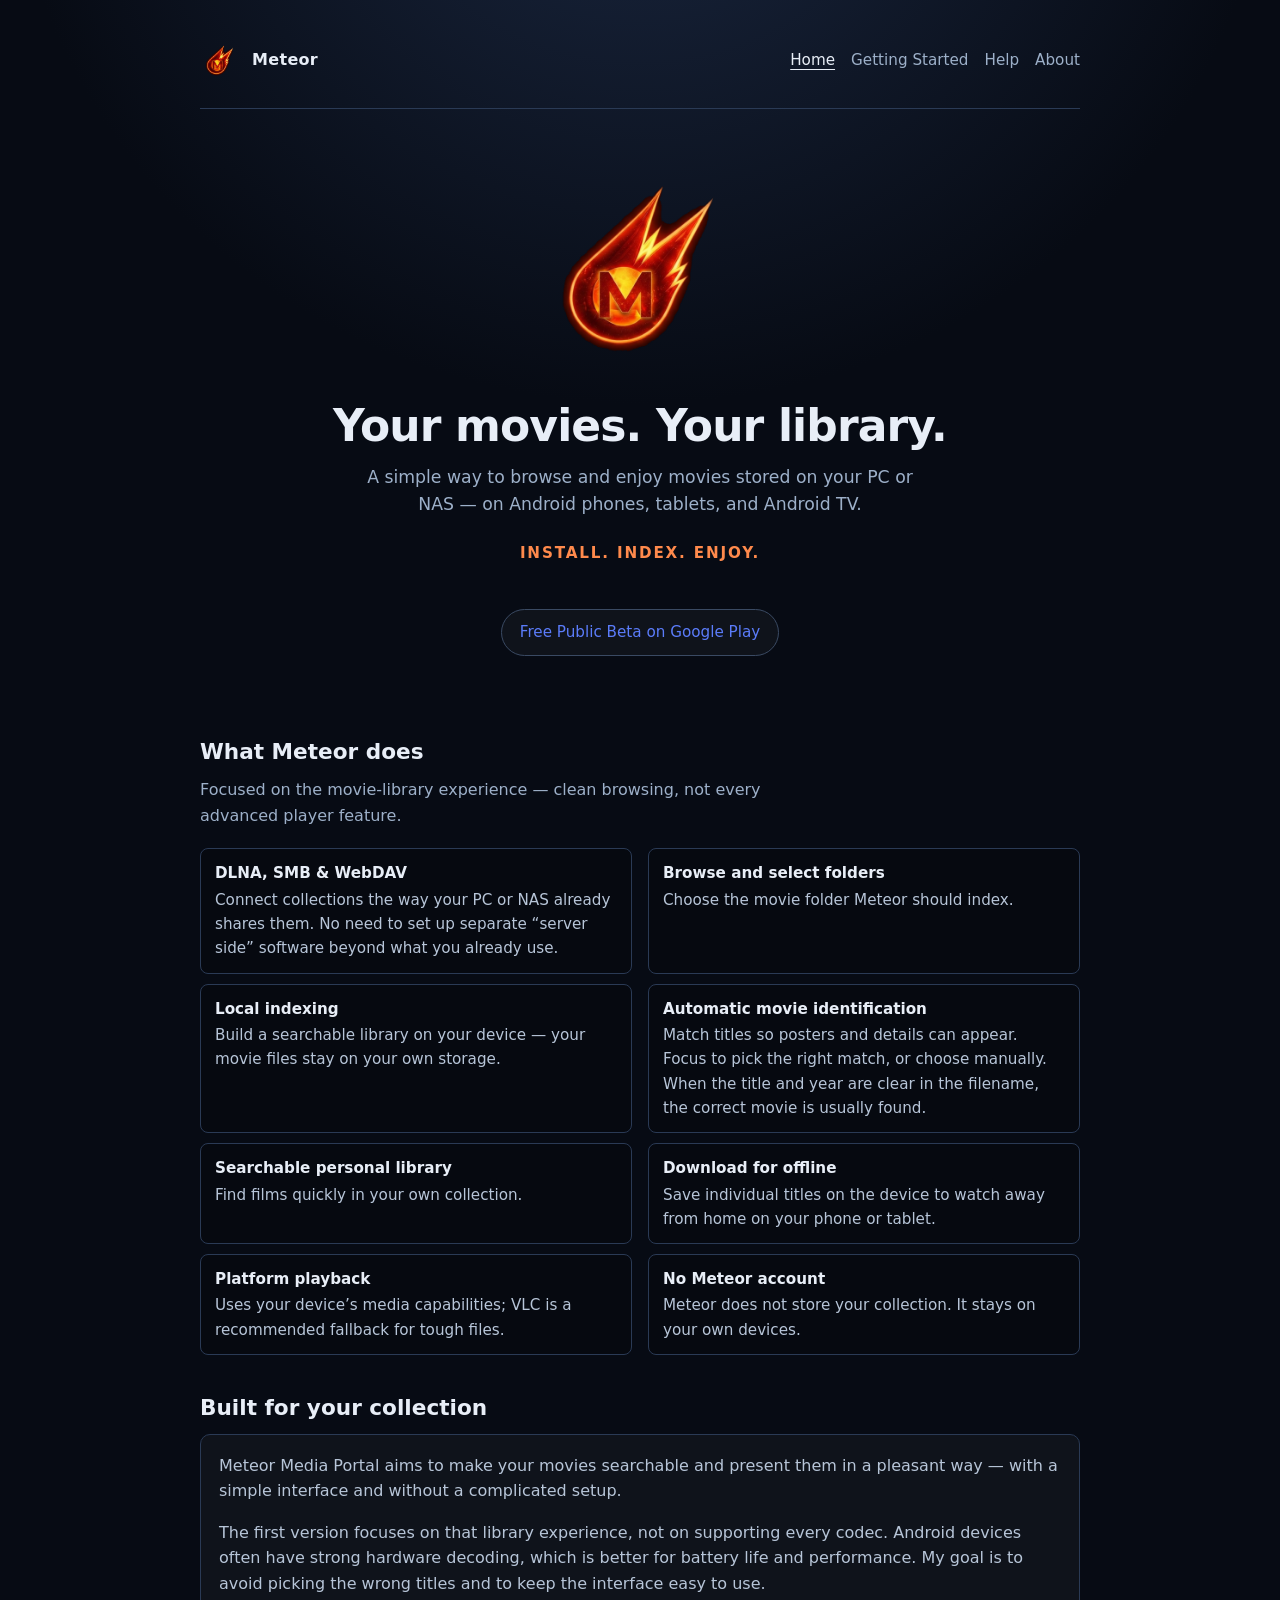
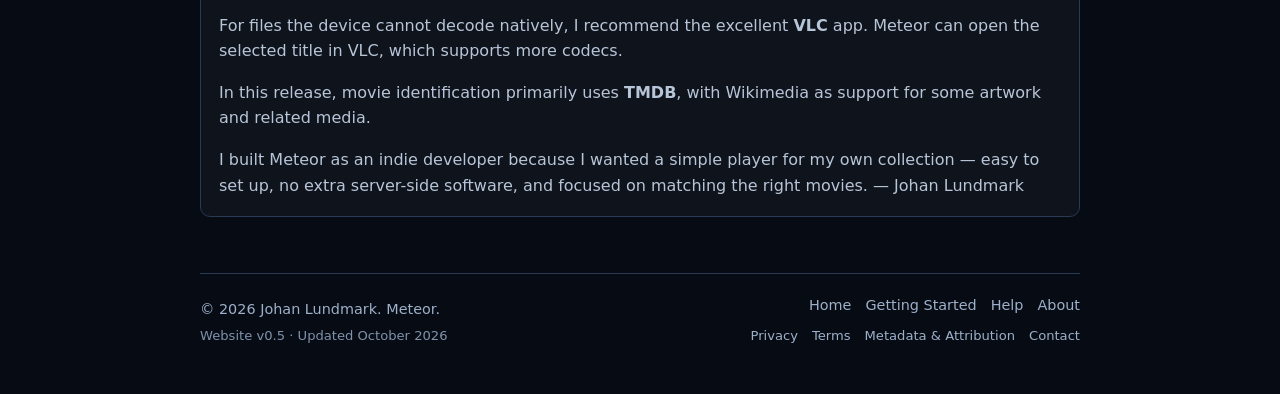
==== commit f8f8f863: "Free Public Beta copy: Play link, under-$1 goal, in-app terms JSON. Replace Coming soon with a Play " ====
--- a/index.html
+++ b/index.html
@@ -48,8 +48,9 @@
         </p>
         <p class="tagline">Install. Index. Enjoy.</p>
         <div class="play-badge-slot">
-          <!-- Google Play badge — replace when listing is live (see assets/site.config.js) -->
-          <p class="coming-soon">Coming soon on Google Play</p>
+          <p class="coming-soon">
+            <a href="https://play.google.com/store/apps/details?id=com.meteor.mediaplayer" rel="noopener noreferrer">Free Public Beta on Google Play</a>
+          </p>
         </div>
       </section>
 
